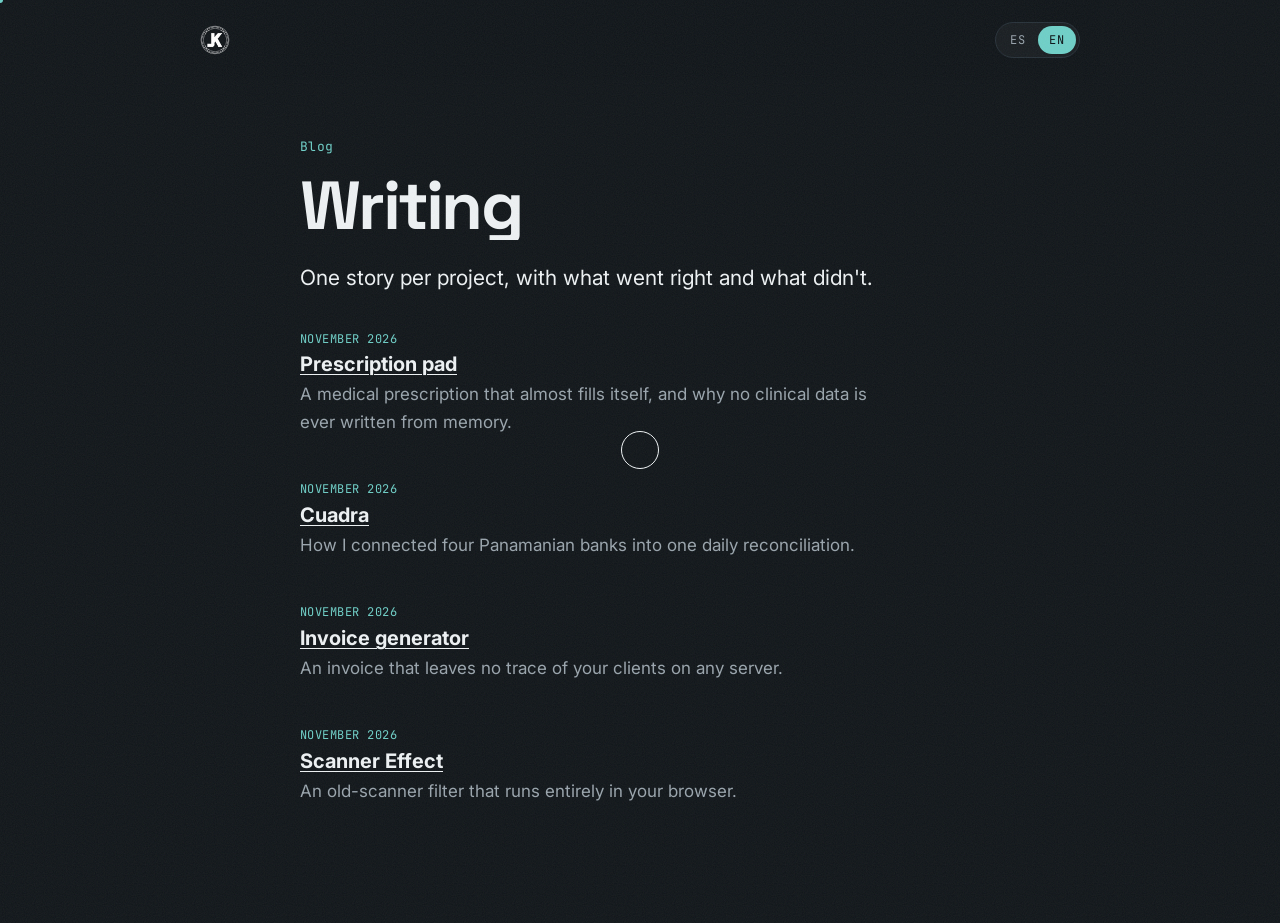
==== blog/index.html @ 54659fea "Encabezado: solo el logo" ====
<!doctype html>
<html lang="es" data-en-title="Writing · John Batista"><head><meta charset="utf-8"><meta name="viewport" content="width=device-width, initial-scale=1">
<title>Blog · John Batista</title>
<meta name="description" content="Notas sobre los sistemas que construyo.">
<meta name="theme-color" content="#0f1418">
<link rel="icon" href="../favicon.ico" sizes="any">
<link rel="icon" type="image/png" sizes="32x32" href="../assets/favicon-32.png">
<link rel="icon" type="image/png" sizes="192x192" href="../assets/icon-192.png">
<link rel="apple-touch-icon" href="../assets/apple-touch-icon.png">
<link rel="manifest" href="../site.webmanifest">
<link rel="preconnect" href="https://fonts.googleapis.com"><link rel="preconnect" href="https://fonts.gstatic.com" crossorigin>
<link rel="stylesheet" href="https://fonts.googleapis.com/css2?family=Inter:wght@400;500;600&family=Space+Grotesk:wght@500;700&family=JetBrains+Mono:wght@400;500&display=swap">
<link rel="stylesheet" href="../assets/style.css">
<link rel="stylesheet" href="../assets/fx.css">
<script>try{var l=localStorage.getItem('lang')||((navigator.language||'es').slice(0,2)==='es'?'es':'en');document.documentElement.lang=l;document.documentElement.classList.add('l-'+l)}catch(e){}</script>
</head>
<body><div class="page">
<div class="bar"><a class="brand" href="../" aria-label="JK, inicio"><img class="seal" src="../assets/logo.png" alt="" width="30" height="30"></a><button class="lang" type="button" aria-label="Cambiar idioma / Change language"><span data-l="es">ES</span><span data-l="en">EN</span></button></div>
<main class="post" lang="es"><div class="meta">Blog</div><h1>Escritos</h1><p class="lede">Una historia por cada proyecto, con lo que salió bien y lo que no.</p>
<ul class="list" style="margin-top:36px">
<li><small>NOVIEMBRE 2026</small><a href="recetario.html">Recetario</a><span>Una receta médica que se completa casi sola, y por qué ningún dato clínico se escribe de memoria.</span></li>
<li><small>NOVIEMBRE 2026</small><a href="cuadra.html">Cuadra</a><span>Cómo conecté cuatro bancos de Panamá en un solo cuadre diario.</span></li>
<li><small>NOVIEMBRE 2026</small><a href="facturas.html">Generador de facturas</a><span>Una factura sin rastro de tus clientes en ningún servidor.</span></li>
<li><small>NOVIEMBRE 2026</small><a href="scanner.html">Scanner Effect</a><span>Un filtro de escáner viejo que corre entero en tu navegador.</span></li>
</ul></main>
<main class="post" lang="en"><div class="meta">Blog</div><h1>Writing</h1><p class="lede">One story per project, with what went right and what didn't.</p>
<ul class="list" style="margin-top:36px">
<li><small>NOVEMBER 2026</small><a href="recetario.html">Prescription pad</a><span>A medical prescription that almost fills itself, and why no clinical data is ever written from memory.</span></li>
<li><small>NOVEMBER 2026</small><a href="cuadra.html">Cuadra</a><span>How I connected four Panamanian banks into one daily reconciliation.</span></li>
<li><small>NOVEMBER 2026</small><a href="facturas.html">Invoice generator</a><span>An invoice that leaves no trace of your clients on any server.</span></li>
<li><small>NOVEMBER 2026</small><a href="scanner.html">Scanner Effect</a><span>An old-scanner filter that runs entirely in your browser.</span></li>
</ul></main></div><script src="../assets/fx.js"></script>
</body></html>
---- assets/style.css ----
/* Libro de registro: filas con etiqueta a la izquierda, tinta sobre papel, el sello JK como único adorno. */
:root {
  --paper: #11161a; --raise: #1a2127; --ink: #eef2f4; --mute: #9aa5ad; --rule: #28323a; --soft: #1a2127;
  --accent: #6fd0c8; --accent-ink: #0b1215;
  --head: "Space Grotesk", "Helvetica Neue", Arial, sans-serif;
  --body: "Inter", "Helvetica Neue", Arial, sans-serif;
  --mono: "JetBrains Mono", ui-monospace, "SF Mono", Menlo, monospace;
  color-scheme: dark;
}
.seal { filter: invert(1); }
* { box-sizing: border-box; }
html { scroll-behavior: smooth; }
body {
  margin: 0; background: var(--paper); color: var(--ink);
  font-family: var(--body); font-size: 17px; line-height: 1.65;
  padding: 0 max(20px, env(safe-area-inset-right, 0px)) 96px max(20px, env(safe-area-inset-left, 0px));
}
.page { max-width: 880px; margin: 0 auto; }
a { color: inherit; text-decoration-thickness: 1px; text-underline-offset: 3px; }
a:hover { text-decoration-thickness: 2px; color: var(--accent); }
a:focus-visible { outline: 2px solid var(--accent); outline-offset: 3px; }

.bar { display: flex; align-items: center; gap: 22px; flex-wrap: wrap; padding: 22px 0; font-family: var(--mono); font-size: 13px; letter-spacing: .02em; }
.bar .brand { display: flex; align-items: center; gap: 10px; margin-right: auto; font-weight: 500; text-decoration: none; }
.bar .brand img { width: 30px; height: 30px; }
.bar a { text-decoration: none; color: var(--mute); }
.bar a:hover, .bar a[aria-current] { color: var(--ink); text-decoration: underline; }
.bar .brand { color: var(--ink); }

.hero { display: grid; grid-template-columns: 1fr 200px; gap: 40px; align-items: center; padding: 72px 0 64px; border-bottom: 2px solid var(--accent); }
.hero h1 { font-family: var(--head); font-weight: 700; font-size: clamp(48px, 11vw, 100px); line-height: .94; letter-spacing: -.04em; margin: 0 0 24px; font-stretch: 100%; }
.hero p { font-size: 20px; line-height: 1.5; max-width: 30em; margin: 0; text-wrap: pretty; }
.seal { width: 200px; height: 200px; justify-self: end; }
@media (max-width: 640px) { .hero { grid-template-columns: 1fr; padding-top: 40px; } .seal { width: 120px; height: 120px; justify-self: start; order: -1; } }

.row { display: grid; grid-template-columns: 170px 1fr; gap: 12px 40px; padding: 36px 0; border-bottom: 1px solid var(--rule); }
.row > h2 { margin: 0; font-family: var(--mono); font-weight: 500; font-size: 13px; letter-spacing: .06em; text-transform: uppercase; color: var(--accent); padding-top: 5px; }
@media (max-width: 640px) { .row { grid-template-columns: 1fr; } }
.row p { margin: 0 0 14px; max-width: 36em; }
.row p:last-child { margin-bottom: 0; }

.entry { display: grid; grid-template-columns: 120px 1fr; gap: 4px 20px; padding: 0 0 26px; }
.entry:last-child { padding-bottom: 0; }
.entry .when { font-family: var(--mono); font-size: 13px; color: var(--accent); padding-top: 4px; }
.entry b { font-weight: 700; font-size: 18px; line-height: 1.35; display: block; }
.entry span { display: block; color: var(--mute); margin-top: 4px; max-width: 34em; }
@media (max-width: 640px) { .entry { grid-template-columns: 1fr; } }

.list { list-style: none; margin: 0; padding: 0; }
.list li { display: grid; grid-template-columns: 1fr; padding: 0 0 22px; }
.list li:last-child { padding-bottom: 0; }
.list a { font-weight: 700; font-size: 20px; line-height: 1.3; }
.list span { color: var(--mute); margin-top: 3px; max-width: 34em; display: block; }
.list small { font-family: var(--mono); font-size: 12px; color: var(--accent); letter-spacing: .04em; margin-bottom: 2px; }

.skills { margin: 0; display: grid; gap: 10px; }
.skills div { display: grid; grid-template-columns: 150px 1fr; gap: 16px; }
.skills dt { font-family: var(--mono); font-size: 13px; color: var(--mute); padding-top: 3px; }
.skills dd { margin: 0; }
@media (max-width: 640px) { .skills div { grid-template-columns: 1fr; gap: 0; } }

.contact { margin: 0; display: grid; gap: 8px; }
.contact div { display: grid; grid-template-columns: 110px 1fr; gap: 16px; }
.contact dt { font-family: var(--mono); font-size: 13px; color: var(--mute); padding-top: 3px; }
.contact dd { margin: 0; overflow-wrap: anywhere; }

.foot { padding-top: 28px; font-family: var(--mono); font-size: 12px; color: var(--mute); display: flex; justify-content: space-between; gap: 16px; flex-wrap: wrap; }

/* Páginas de blog */
.post { max-width: 680px; margin: 0 auto; padding-top: 56px; }
.post .meta { font-family: var(--mono); font-size: 13px; color: var(--accent); letter-spacing: .02em; }
.post h1 { font-family: var(--head); font-weight: 700; font-size: clamp(40px, 8vw, 68px); line-height: .98; letter-spacing: -.04em; margin: 16px 0 22px; text-wrap: balance; }
.post .lede { font-size: 21px; line-height: 1.5; margin: 0 0 8px; text-wrap: pretty; }
.post h2 { font-family: var(--head); font-weight: 700; font-size: 28px; line-height: 1.15; letter-spacing: -.025em; margin: 56px 0 14px; text-wrap: balance; }
.post p { margin: 0 0 20px; }
.post ul { padding-left: 22px; margin: 0 0 20px; }
.post li { margin-bottom: 8px; }
.post strong { font-weight: 700; }
.post code { font-family: var(--mono); font-size: .85em; background: var(--soft); padding: 1px 6px; border-radius: 2px; }
.post blockquote { margin: 32px 0; padding: 0 0 0 22px; border-left: 3px solid var(--accent); font-weight: 700; font-size: 26px; line-height: 1.25; letter-spacing: -.02em; }
.post hr { border: 0; border-top: 1px solid var(--rule); margin: 56px 0 20px; }
.post .foot { padding: 0; }
.stats { display: grid; grid-template-columns: repeat(auto-fit, minmax(120px, 1fr)); gap: 0; margin: 36px 0 8px; border-top: 2px solid var(--accent); border-bottom: 1px solid var(--rule); }
.stat { padding: 14px 16px 14px 0; }
.stat b { display: block; color: var(--accent); font-weight: 700; font-size: 38px; line-height: 1; letter-spacing: -.04em; }
.stat span { display: block; font-size: 13px; color: var(--mute); line-height: 1.35; margin-top: 6px; }
.diagram { border: 1px solid var(--rule); padding: 16px; margin: 24px 0 28px; overflow-x: auto; background: var(--soft); }
.diagram figcaption { font-size: 14px; color: var(--mute); margin-top: 8px; }
.trap { border-top: 1px solid var(--rule); margin: 20px 0 28px; }
.trap dt { font-weight: 700; padding-top: 14px; }
.trap dd { margin: 2px 0 14px; color: var(--mute); font-size: 16px; line-height: 1.55; border-bottom: 1px solid var(--rule); padding-bottom: 14px; }
pre.code { background: var(--soft); padding: 14px 16px; overflow-x: auto; font-size: 14px; line-height: 1.55; margin: 20px 0 28px; }
pre.code code { background: none; padding: 0; font-size: inherit; }
@media (prefers-reduced-motion: reduce) { html { scroll-behavior: auto; } }

.post ul.list { padding: 0; margin: 0; }
.post .list li { margin: 0 0 22px; }

/* ---------- Movimiento ---------- */
.progress { position: fixed; top: 0; left: 0; right: 0; height: 2px; background: var(--accent); transform-origin: 0 50%; transform: scaleX(0); z-index: 30; }
.fx .rv { opacity: 0; transform: translateY(22px); transition: opacity .7s cubic-bezier(.2,.7,.2,1), transform .7s cubic-bezier(.2,.7,.2,1); }
.fx .rv.in { opacity: 1; transform: none; }
.bar .brand img { transition: transform .8s cubic-bezier(.2,.7,.2,1); }
.bar .brand:hover img { transform: rotate(180deg); }
.list a { transition: color .2s; }
.list li { transition: padding-left .25s, opacity .7s cubic-bezier(.2,.7,.2,1), transform .7s cubic-bezier(.2,.7,.2,1); }

/* encabezado mínimo JK. (19 nov 2026) */
.bar .brand:hover { text-decoration: none; color: var(--ink); }
.bar { position: sticky; top: 0; z-index: 20; background: rgb(17 22 26 / .86); backdrop-filter: blur(10px); margin: 0 calc(-1 * max(20px, env(safe-area-inset-left, 0px))); padding-inline: max(20px, env(safe-area-inset-left, 0px)); }
.post h1 { background: linear-gradient(100deg, var(--ink) 40%, var(--accent) 50%, var(--ink) 60%) 0 0 / 300% 100% text; -webkit-background-clip: text; color: transparent; }
.fx .post h1 { animation: sheen 5s ease-in-out 1s infinite; }
@keyframes sheen { 0%, 60% { background-position: 100% 0; } 100% { background-position: 0% 0; } }
.stat { transition: transform .4s cubic-bezier(.2,.7,.2,1); }
.post blockquote { position: relative; }
.fx .post blockquote.in { animation: quote .9s cubic-bezier(.2,.7,.2,1); }
@keyframes quote { from { letter-spacing: .08em; filter: blur(6px); } }
---- assets/fx.css ----
/* JK · encabezado mínimo, idioma y efectos compartidos (portada y blog). */
.brand .jk { font-family: var(--head); font-weight: 700; font-size: 22px; letter-spacing: -.04em; line-height: 1; }
.brand .jk i { font-style: normal; color: var(--accent); display: inline-block; }
.fx .brand .jk i { animation: blink 1.6s steps(1) infinite; }
@keyframes blink { 50% { opacity: .15; } }
.brand { transition: transform .35s cubic-bezier(.2,.7,.2,1); }
.brand img { transition: transform .8s cubic-bezier(.2,.7,.2,1); }
.brand:hover img { transform: rotate(-200deg) scale(1.08); }

.lang { margin-left: auto; position: relative; display: inline-flex; gap: 0; padding: 3px; border: 1px solid var(--line, var(--rule)); border-radius: 999px; background: rgb(238 242 244 / .04); color: var(--mute); font-family: var(--mono); font-size: 12px; letter-spacing: .1em; cursor: pointer; transition: transform .35s cubic-bezier(.2,.7,.2,1), border-color .2s; }
.lang span { padding: 6px 11px; border-radius: 999px; transition: background .25s, color .25s; }
.l-es .lang [data-l=es], .l-en .lang [data-l=en], html:not(.l-en) .lang [data-l=es] { background: var(--accent); color: #0b1215; }
.l-en .lang [data-l=es] { background: none; color: var(--mute); }
.lang:hover { border-color: var(--accent); }
.lang.flip { animation: flip .5s cubic-bezier(.2,.7,.2,1); }
@keyframes flip { 40% { transform: rotateX(90deg) scale(1.15); } }

/* bloques por idioma (artículos del blog) */
main[lang=en] { display: none; }
.l-en main[lang=en] { display: block; }
.l-en main[lang=es] { display: none; }

/* grano */
.grain { position: fixed; inset: -50%; z-index: 40; pointer-events: none; opacity: .07; background-image: url("data:image/svg+xml,%3Csvg xmlns='http://www.w3.org/2000/svg' width='160' height='160'%3E%3Cfilter id='n'%3E%3CfeTurbulence type='fractalNoise' baseFrequency='.9' numOctaves='3' stitchTiles='stitch'/%3E%3C/filter%3E%3Crect width='100%25' height='100%25' filter='url(%23n)'/%3E%3C/svg%3E"); animation: grain .5s steps(4) infinite; }
@keyframes grain { 0% { transform: translate(0,0); } 25% { transform: translate(-6%,4%); } 50% { transform: translate(5%,-7%); } 75% { transform: translate(-3%,-4%); } }

/* destello al cambiar de idioma / secreto */
.flash { position: fixed; inset: 0; z-index: 60; pointer-events: none; background: var(--accent); mix-blend-mode: difference; animation: flash .55s ease-out forwards; }
@keyframes flash { from { opacity: .9; } to { opacity: 0; } }

/* cursor propio */
.has-cur, .has-cur a, .has-cur button { cursor: none; }
.cur-dot, .cur-ring { position: fixed; left: 0; top: 0; z-index: 70; pointer-events: none; }
.cur-dot { width: 6px; height: 6px; margin: -3px 0 0 -3px; border-radius: 50%; background: var(--accent); }
.cur-ring { width: 38px; height: 38px; margin: -19px 0 0 -19px; }
.cur-ring::before { content: ""; position: absolute; inset: 0; border: 1.5px solid var(--ink); border-radius: 50%; mix-blend-mode: difference; transition: transform .3s cubic-bezier(.2,.7,.2,1), background .3s, border-color .3s; }
.cur-ring.big::before { transform: scale(1.9); background: rgb(111 208 200 / .14); border-color: var(--accent); }
.cur-ring.lbl::before { transform: scale(2.6); background: var(--accent); }
.cur-ring.down::before { transform: scale(.7); }
.cur-ring span { position: absolute; left: 50%; top: 50%; transform: translate(-50%,-50%); font-family: var(--mono); font-size: 11px; letter-spacing: .08em; color: #0b1215; white-space: nowrap; opacity: 0; transition: opacity .2s; }
.cur-ring.lbl span { opacity: 1; }
.cur-out .cur-dot, .cur-out .cur-ring { opacity: 0; }

/* sello JK (intro, clics, lluvia) */
.intro-seal, .stamp, .rain { position: absolute; width: 140px; height: 140px; pointer-events: none; }
.intro-seal img, .stamp img, .rain img { position: absolute; inset: 0; width: 100%; height: 100%; filter: invert(1); }
.intro-seal i, .stamp i, .rain i { position: absolute; width: 13%; height: 13%; border-radius: 50%; background: var(--accent); left: 72%; top: 64%; }
.stamp { z-index: 35; margin: -70px 0 0 -70px; opacity: .55; transform: rotate(var(--r)); animation: stampin .45s cubic-bezier(.2,1.6,.4,1) both; }
.stamp img:first-child { filter: invert(73%) sepia(28%) saturate(560%) hue-rotate(124deg); }
.stamp.gone { transition: opacity .9s, transform .9s; opacity: 0; transform: rotate(var(--r)) scale(.6); }
@keyframes stampin { from { transform: rotate(calc(var(--r) - 40deg)) scale(2.6); opacity: 0; } 60% { opacity: .8; } }
.ink { position: absolute; z-index: 34; width: 7px; height: 7px; margin: -3px; border-radius: 50%; background: var(--accent); pointer-events: none; animation: ink .65s cubic-bezier(.1,.7,.3,1) forwards; }
@keyframes ink { to { transform: translate(var(--dx), var(--dy)) scale(0); } }
.rain { position: fixed; top: -160px; z-index: 55; margin-left: -70px; transform: scale(var(--z)); animation: rain var(--d) cubic-bezier(.4,0,.8,1) forwards; }
@keyframes rain { to { transform: translateY(calc(100vh + 320px)) rotate(var(--r)) scale(var(--z)); } }
.party main, .party .marquee, .party .top, .party .bar { animation: party .9s linear infinite !important; }
@keyframes party { to { filter: hue-rotate(360deg); } }

/* intro */
.intro { position: fixed; inset: 0; z-index: 80; display: grid; place-items: center; background: #0b1013; overflow: hidden; cursor: pointer; transition: clip-path .7s cubic-bezier(.7,0,.2,1); clip-path: inset(0 0 0 0); }
.intro.out { clip-path: inset(0 0 100% 0); }
.intro-seal { position: relative; width: min(56vmin, 360px); height: min(56vmin, 360px); animation: slam .55s cubic-bezier(.5,0,.75,0) both; }
.intro-seal img:first-child { filter: invert(73%) sepia(28%) saturate(560%) hue-rotate(124deg); animation: introspin 2.4s cubic-bezier(.2,.7,.2,1) .5s both; }
@keyframes slam { from { transform: scale(4.5) rotate(-30deg); opacity: 0; } 70% { opacity: 1; } to { transform: none; } }
@keyframes introspin { from { transform: rotate(-120deg); } to { transform: rotate(0deg); } }
.intro-word { position: absolute; bottom: 12vh; font-family: var(--head); font-weight: 700; font-size: clamp(28px, 6vw, 56px); letter-spacing: -.04em; color: var(--ink); opacity: 0; animation: word .5s ease-out .65s forwards; }
.intro-word i { font-style: normal; color: var(--accent); }
@keyframes word { from { opacity: 0; letter-spacing: .6em; } to { opacity: 1; letter-spacing: -.04em; } }
.ray { position: absolute; left: 50%; top: 50%; width: 3px; height: 46vmax; margin-left: -1.5px; background: linear-gradient(var(--accent), transparent 60%); transform-origin: 50% 0; transform: rotate(var(--a)) scaleY(0); opacity: .8; animation: ray .7s cubic-bezier(.1,.8,.2,1) .52s forwards; }
@keyframes ray { 50% { opacity: .8; } to { transform: rotate(var(--a)) scaleY(1); opacity: 0; } }
.shake { animation: shake .45s cubic-bezier(.36,.07,.19,.97); }
@keyframes shake { 10%, 90% { transform: translate(-2px, 1px); } 20%, 80% { transform: translate(5px, -3px); } 30%, 50%, 70% { transform: translate(-9px, 4px); } 40%, 60% { transform: translate(9px, -4px); } }
.intro-on { overflow: hidden; }

@media (prefers-reduced-motion: reduce) { .grain, .cur-dot, .cur-ring, .intro, .stamp, .rain, .flash { display: none !important; } .lang.flip { animation: none; } }
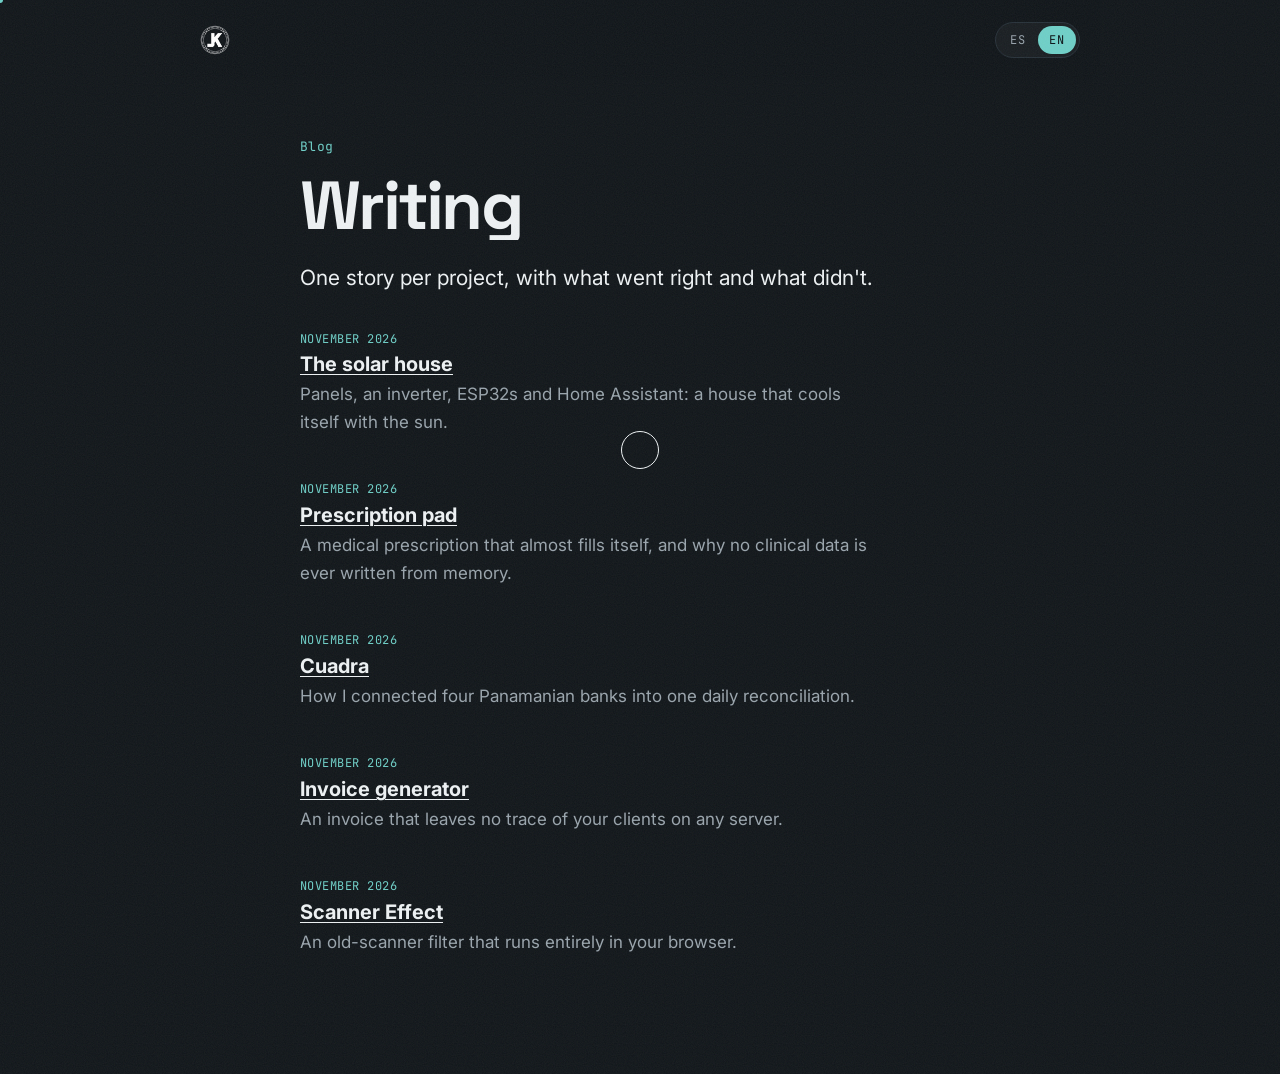
==== commit 6a8cfd89: "Add the solar house story" ====
--- a/blog/index.html
+++ b/blog/index.html
@@ -18,6 +18,7 @@
 <div class="bar"><a class="brand" href="../" aria-label="JK, inicio"><img class="seal" src="../assets/logo.png" alt="" width="30" height="30"></a><button class="lang" type="button" aria-label="Cambiar idioma / Change language"><span data-l="es">ES</span><span data-l="en">EN</span></button></div>
 <main class="post" lang="es"><div class="meta">Blog</div><h1>Escritos</h1><p class="lede">Una historia por cada proyecto, con lo que salió bien y lo que no.</p>
 <ul class="list" style="margin-top:36px">
+<li><small>NOVIEMBRE 2026</small><a href="casa-solar.html">La casa solar</a><span>Paneles, un inversor, ESP32 y Home Assistant: una casa que enfría con el sol.</span></li>
 <li><small>NOVIEMBRE 2026</small><a href="recetario.html">Recetario</a><span>Una receta médica que se completa casi sola, y por qué ningún dato clínico se escribe de memoria.</span></li>
 <li><small>NOVIEMBRE 2026</small><a href="cuadra.html">Cuadra</a><span>Cómo conecté cuatro bancos de Panamá en un solo cuadre diario.</span></li>
 <li><small>NOVIEMBRE 2026</small><a href="facturas.html">Generador de facturas</a><span>Una factura sin rastro de tus clientes en ningún servidor.</span></li>
@@ -25,6 +26,7 @@
 </ul></main>
 <main class="post" lang="en"><div class="meta">Blog</div><h1>Writing</h1><p class="lede">One story per project, with what went right and what didn't.</p>
 <ul class="list" style="margin-top:36px">
+<li><small>NOVEMBER 2026</small><a href="casa-solar.html">The solar house</a><span>Panels, an inverter, ESP32s and Home Assistant: a house that cools itself with the sun.</span></li>
 <li><small>NOVEMBER 2026</small><a href="recetario.html">Prescription pad</a><span>A medical prescription that almost fills itself, and why no clinical data is ever written from memory.</span></li>
 <li><small>NOVEMBER 2026</small><a href="cuadra.html">Cuadra</a><span>How I connected four Panamanian banks into one daily reconciliation.</span></li>
 <li><small>NOVEMBER 2026</small><a href="facturas.html">Invoice generator</a><span>An invoice that leaves no trace of your clients on any server.</span></li>
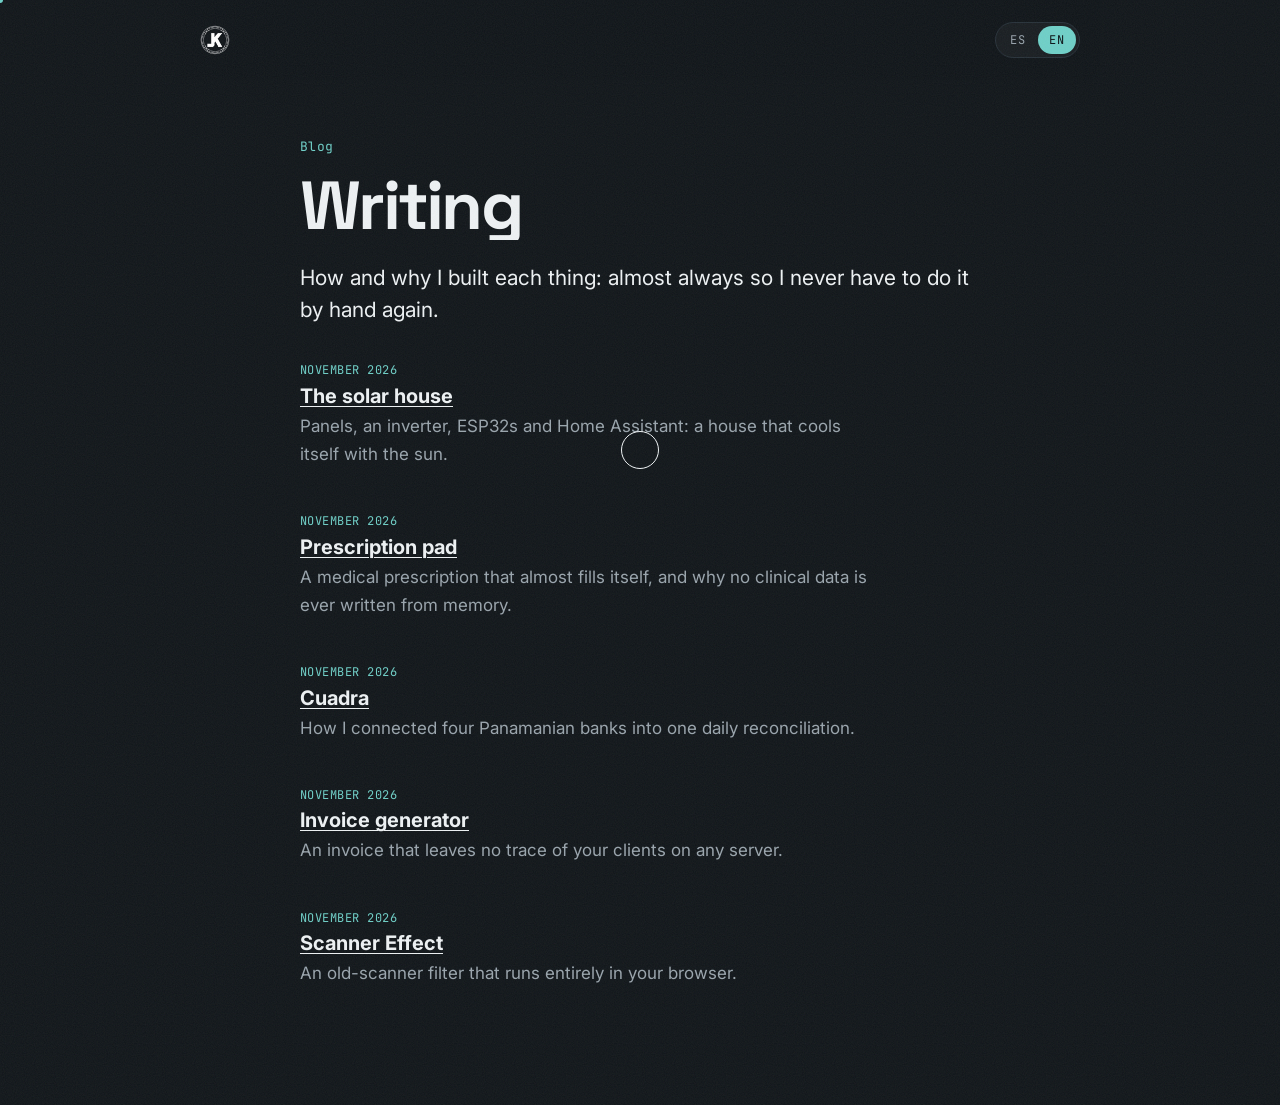
==== commit 304b3b20: "Rework headings, marquee and about around automation ethos" ====
--- a/blog/index.html
+++ b/blog/index.html
@@ -16,7 +16,7 @@
 </head>
 <body><div class="page">
 <div class="bar"><a class="brand" href="../" aria-label="JK, inicio"><img class="seal" src="../assets/logo.png" alt="" width="30" height="30"></a><button class="lang" type="button" aria-label="Cambiar idioma / Change language"><span data-l="es">ES</span><span data-l="en">EN</span></button></div>
-<main class="post" lang="es"><div class="meta">Blog</div><h1>Escritos</h1><p class="lede">Una historia por cada proyecto, con lo que salió bien y lo que no.</p>
+<main class="post" lang="es"><div class="meta">Blog</div><h1>Escritos</h1><p class="lede">Cómo y por qué construí cada cosa: casi siempre, para no tener que hacerla a mano otra vez.</p>
 <ul class="list" style="margin-top:36px">
 <li><small>NOVIEMBRE 2026</small><a href="casa-solar.html">La casa solar</a><span>Paneles, un inversor, ESP32 y Home Assistant: una casa que enfría con el sol.</span></li>
 <li><small>NOVIEMBRE 2026</small><a href="recetario.html">Recetario</a><span>Una receta médica que se completa casi sola, y por qué ningún dato clínico se escribe de memoria.</span></li>
@@ -24,7 +24,7 @@
 <li><small>NOVIEMBRE 2026</small><a href="facturas.html">Generador de facturas</a><span>Una factura sin rastro de tus clientes en ningún servidor.</span></li>
 <li><small>NOVIEMBRE 2026</small><a href="scanner.html">Scanner Effect</a><span>Un filtro de escáner viejo que corre entero en tu navegador.</span></li>
 </ul></main>
-<main class="post" lang="en"><div class="meta">Blog</div><h1>Writing</h1><p class="lede">One story per project, with what went right and what didn't.</p>
+<main class="post" lang="en"><div class="meta">Blog</div><h1>Writing</h1><p class="lede">How and why I built each thing: almost always so I never have to do it by hand again.</p>
 <ul class="list" style="margin-top:36px">
 <li><small>NOVEMBER 2026</small><a href="casa-solar.html">The solar house</a><span>Panels, an inverter, ESP32s and Home Assistant: a house that cools itself with the sun.</span></li>
 <li><small>NOVEMBER 2026</small><a href="recetario.html">Prescription pad</a><span>A medical prescription that almost fills itself, and why no clinical data is ever written from memory.</span></li>
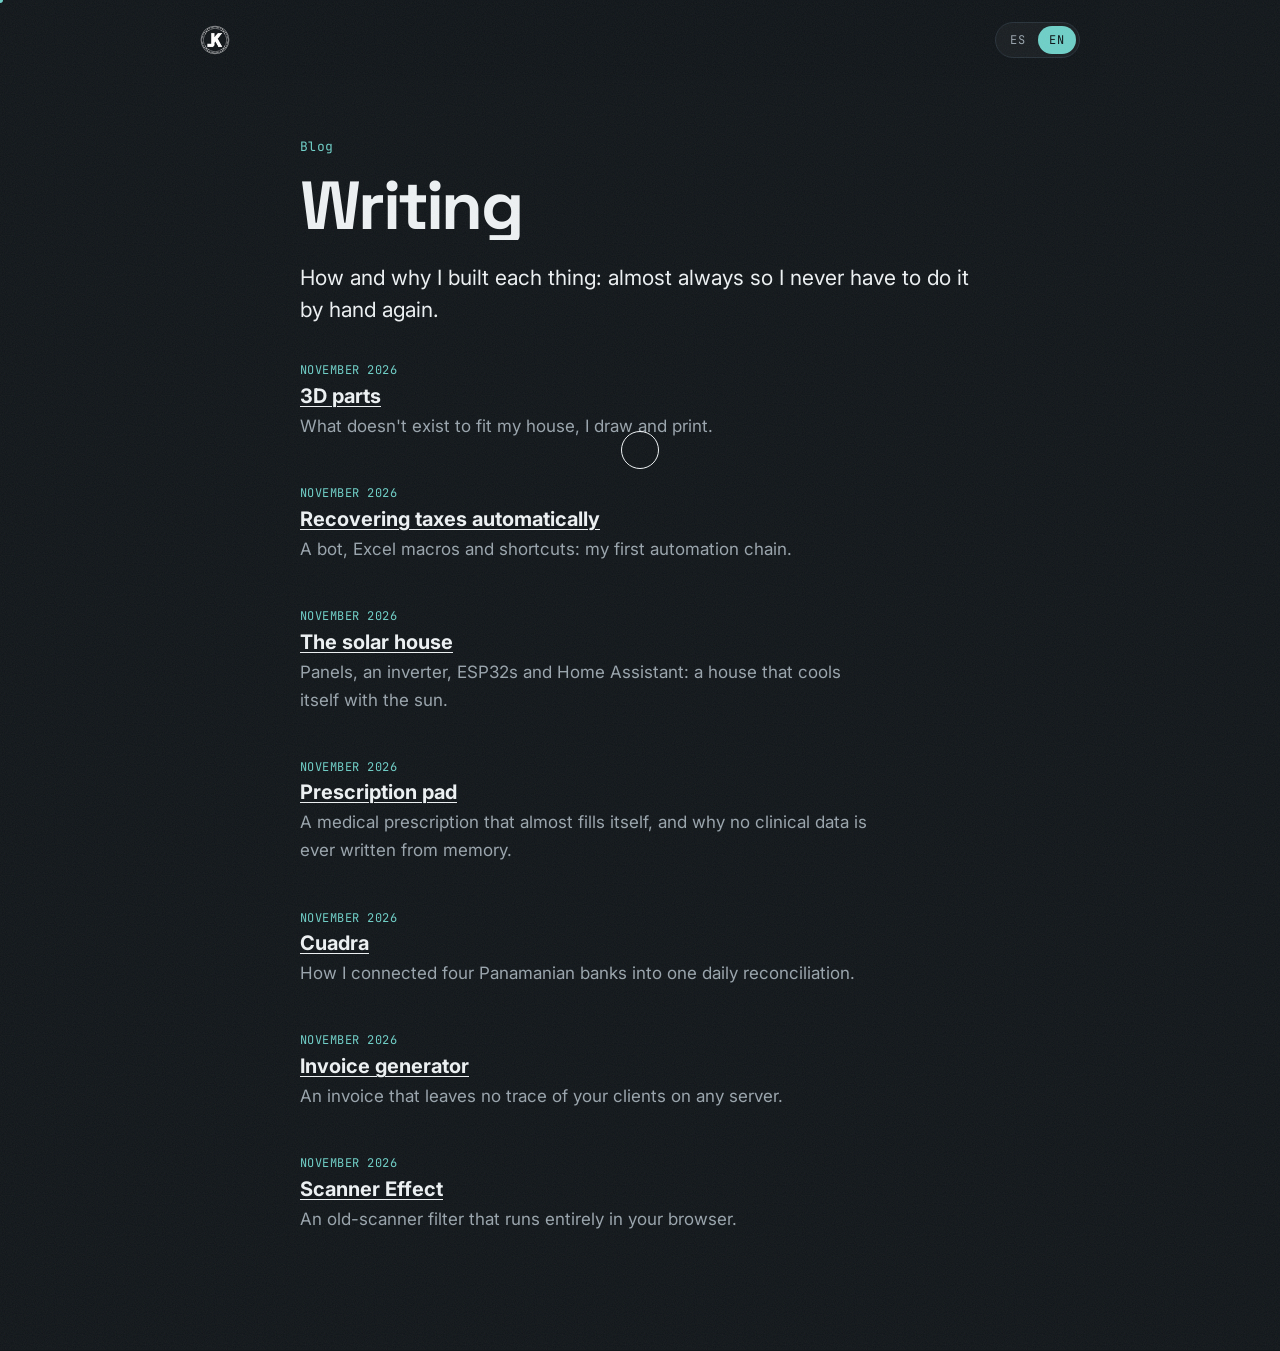
==== commit 5e52620e: "Add 3D parts and tax refund stories" ====
--- a/blog/index.html
+++ b/blog/index.html
@@ -18,6 +18,8 @@
 <div class="bar"><a class="brand" href="../" aria-label="JK, inicio"><img class="seal" src="../assets/logo.png" alt="" width="30" height="30"></a><button class="lang" type="button" aria-label="Cambiar idioma / Change language"><span data-l="es">ES</span><span data-l="en">EN</span></button></div>
 <main class="post" lang="es"><div class="meta">Blog</div><h1>Escritos</h1><p class="lede">Cómo y por qué construí cada cosa: casi siempre, para no tener que hacerla a mano otra vez.</p>
 <ul class="list" style="margin-top:36px">
+<li><small>NOVIEMBRE 2026</small><a href="piezas-3d.html">Piezas 3D</a><span>Lo que no existe a la medida de mi casa, lo dibujo y lo imprimo.</span></li>
+<li><small>NOVIEMBRE 2026</small><a href="tax-refund.html">Recuperar impuestos en automático</a><span>Un bot, macros de Excel y atajos: mi primera cadena de automatización.</span></li>
 <li><small>NOVIEMBRE 2026</small><a href="casa-solar.html">La casa solar</a><span>Paneles, un inversor, ESP32 y Home Assistant: una casa que enfría con el sol.</span></li>
 <li><small>NOVIEMBRE 2026</small><a href="recetario.html">Recetario</a><span>Una receta médica que se completa casi sola, y por qué ningún dato clínico se escribe de memoria.</span></li>
 <li><small>NOVIEMBRE 2026</small><a href="cuadra.html">Cuadra</a><span>Cómo conecté cuatro bancos de Panamá en un solo cuadre diario.</span></li>
@@ -26,6 +28,8 @@
 </ul></main>
 <main class="post" lang="en"><div class="meta">Blog</div><h1>Writing</h1><p class="lede">How and why I built each thing: almost always so I never have to do it by hand again.</p>
 <ul class="list" style="margin-top:36px">
+<li><small>NOVEMBER 2026</small><a href="piezas-3d.html">3D parts</a><span>What doesn't exist to fit my house, I draw and print.</span></li>
+<li><small>NOVEMBER 2026</small><a href="tax-refund.html">Recovering taxes automatically</a><span>A bot, Excel macros and shortcuts: my first automation chain.</span></li>
 <li><small>NOVEMBER 2026</small><a href="casa-solar.html">The solar house</a><span>Panels, an inverter, ESP32s and Home Assistant: a house that cools itself with the sun.</span></li>
 <li><small>NOVEMBER 2026</small><a href="recetario.html">Prescription pad</a><span>A medical prescription that almost fills itself, and why no clinical data is ever written from memory.</span></li>
 <li><small>NOVEMBER 2026</small><a href="cuadra.html">Cuadra</a><span>How I connected four Panamanian banks into one daily reconciliation.</span></li>
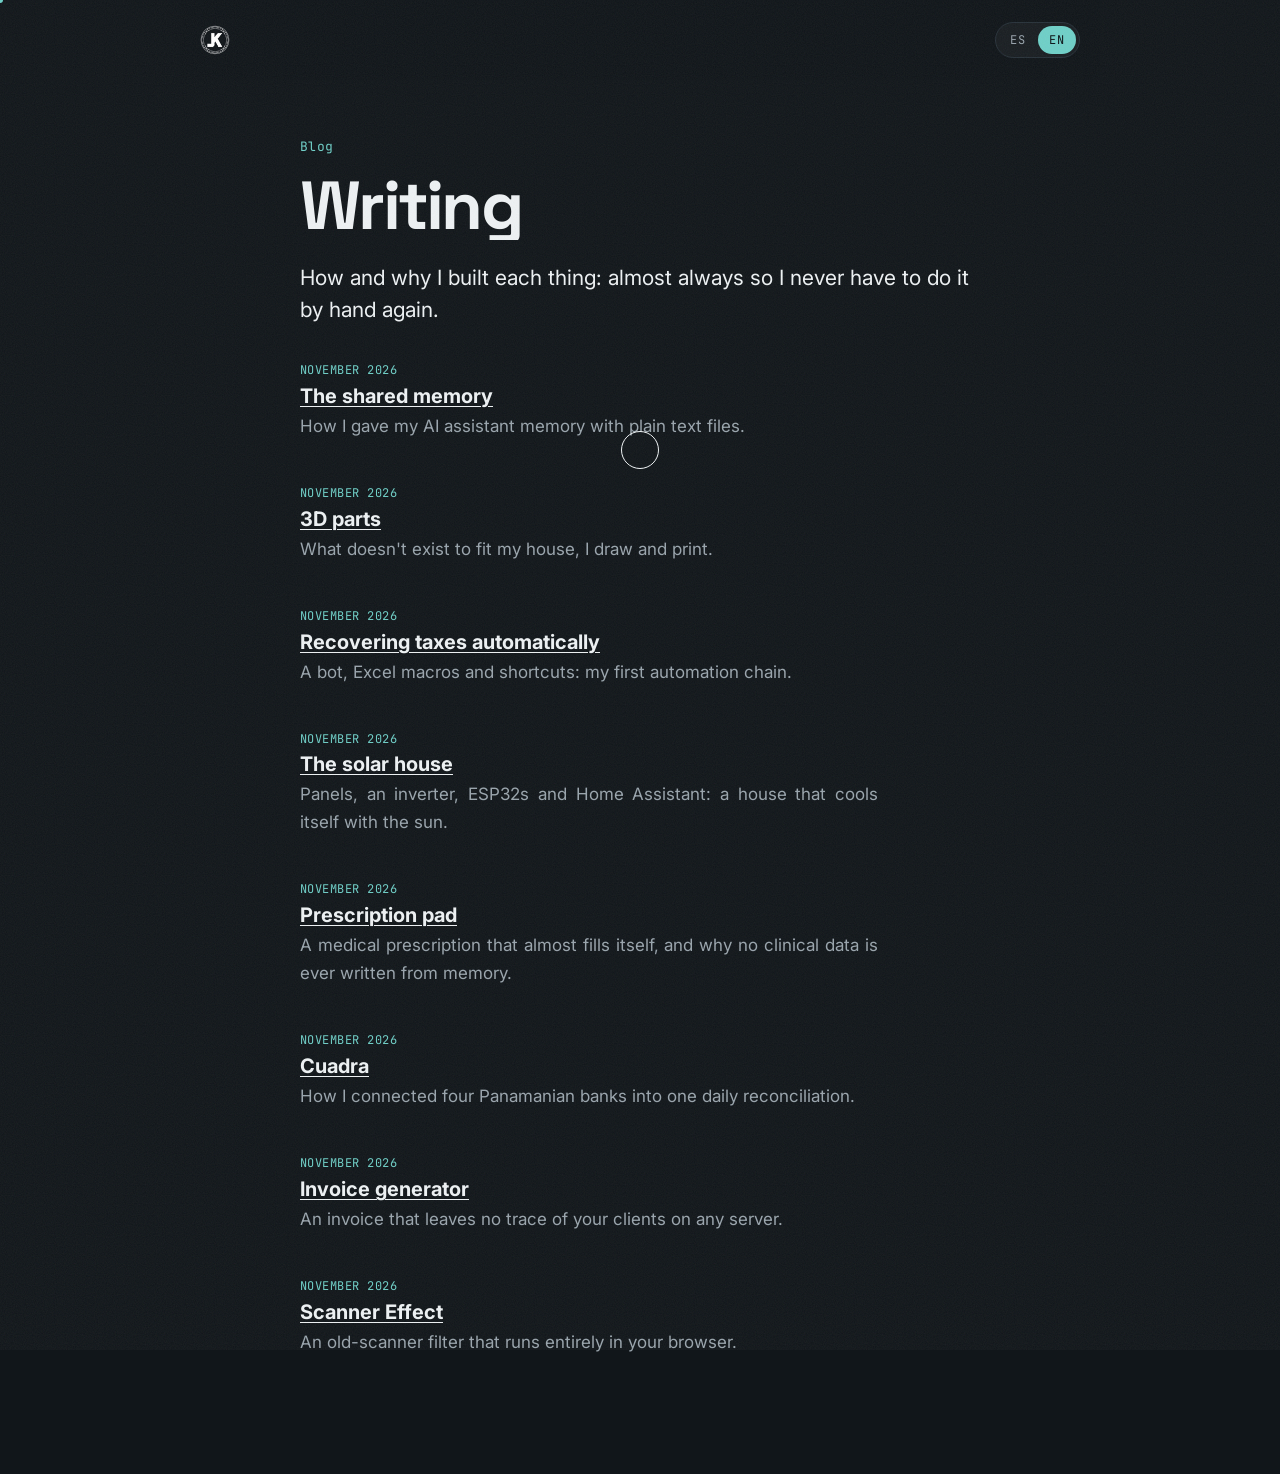
==== commit 3dbb7e58: "Public-code wording everywhere; add the shared memory post" ====
--- a/blog/index.html
+++ b/blog/index.html
@@ -18,6 +18,7 @@
 <div class="bar"><a class="brand" href="../" aria-label="JK, inicio"><img class="seal" src="../assets/logo.png" alt="" width="30" height="30"></a><button class="lang" type="button" aria-label="Cambiar idioma / Change language"><span data-l="es">ES</span><span data-l="en">EN</span></button></div>
 <main class="post" lang="es"><div class="meta">Blog</div><h1>Escritos</h1><p class="lede">Cómo y por qué construí cada cosa: casi siempre, para no tener que hacerla a mano otra vez.</p>
 <ul class="list" style="margin-top:36px">
+<li><small>NOVIEMBRE 2026</small><a href="memoria.html">La memoria compartida</a><span>Cómo le di memoria a mi asistente de IA con simples archivos de texto.</span></li>
 <li><small>NOVIEMBRE 2026</small><a href="piezas-3d.html">Piezas 3D</a><span>Lo que no existe a la medida de mi casa, lo dibujo y lo imprimo.</span></li>
 <li><small>NOVIEMBRE 2026</small><a href="tax-refund.html">Recuperar impuestos en automático</a><span>Un bot, macros de Excel y atajos: mi primera cadena de automatización.</span></li>
 <li><small>NOVIEMBRE 2026</small><a href="casa-solar.html">La casa solar</a><span>Paneles, un inversor, ESP32 y Home Assistant: una casa que enfría con el sol.</span></li>
@@ -28,6 +29,7 @@
 </ul></main>
 <main class="post" lang="en"><div class="meta">Blog</div><h1>Writing</h1><p class="lede">How and why I built each thing: almost always so I never have to do it by hand again.</p>
 <ul class="list" style="margin-top:36px">
+<li><small>NOVEMBER 2026</small><a href="memoria.html">The shared memory</a><span>How I gave my AI assistant memory with plain text files.</span></li>
 <li><small>NOVEMBER 2026</small><a href="piezas-3d.html">3D parts</a><span>What doesn't exist to fit my house, I draw and print.</span></li>
 <li><small>NOVEMBER 2026</small><a href="tax-refund.html">Recovering taxes automatically</a><span>A bot, Excel macros and shortcuts: my first automation chain.</span></li>
 <li><small>NOVEMBER 2026</small><a href="casa-solar.html">The solar house</a><span>Panels, an inverter, ESP32s and Home Assistant: a house that cools itself with the sun.</span></li>
--- a/assets/style.css
+++ b/assets/style.css
@@ -115,3 +115,7 @@
 .post blockquote { position: relative; }
 .fx .post blockquote.in { animation: quote .9s cubic-bezier(.2,.7,.2,1); }
 @keyframes quote { from { letter-spacing: .08em; filter: blur(6px); } }
+
+/* texto largo justificado */
+.post p, .post li { text-align: justify; text-justify: inter-word; hyphens: auto; -webkit-hyphens: auto; }
+.post .lede { text-align: left; }
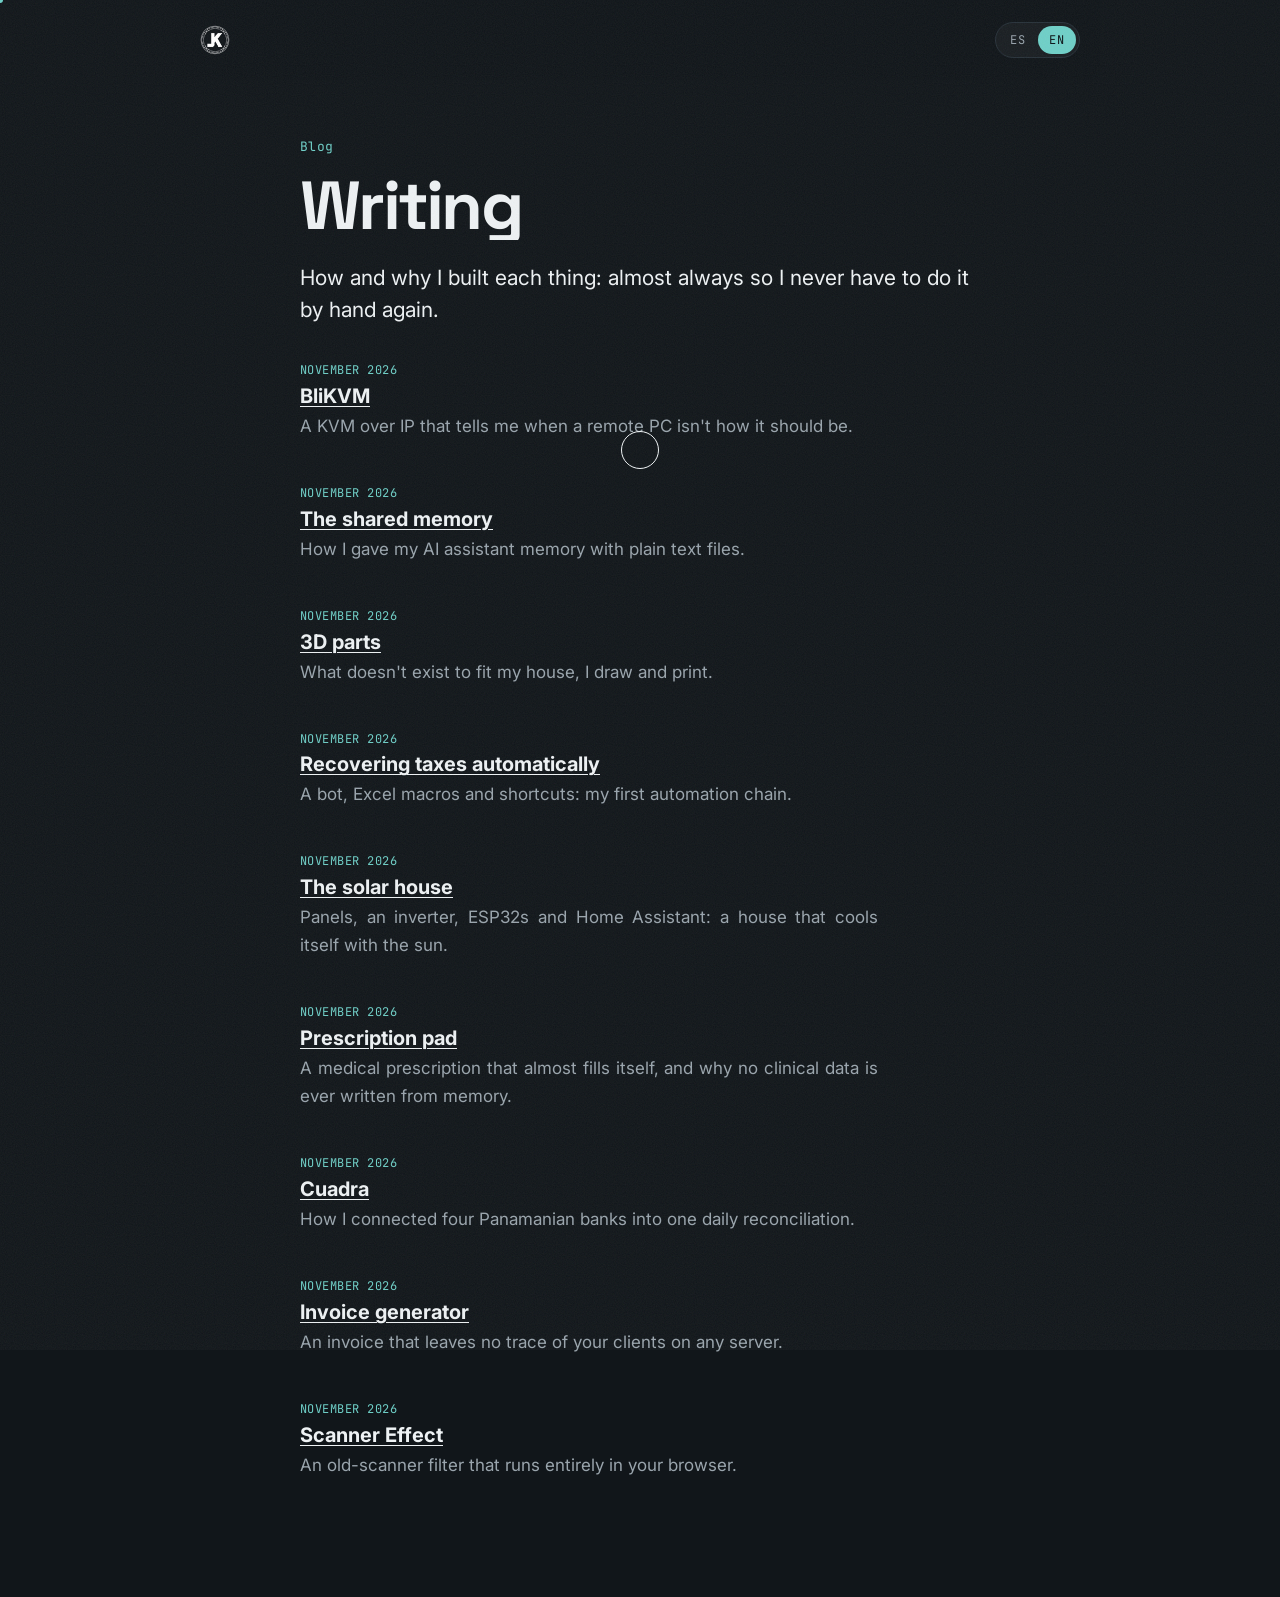
==== commit 0996739f: "BliKVM: nuevo escrito y proyecto (ES/EN), enlazado desde el inicio y el índice" ====
--- a/blog/index.html
+++ b/blog/index.html
@@ -18,6 +18,7 @@
 <div class="bar"><a class="brand" href="../" aria-label="JK, inicio"><img class="seal" src="../assets/logo.png" alt="" width="30" height="30"></a><button class="lang" type="button" aria-label="Cambiar idioma / Change language"><span data-l="es">ES</span><span data-l="en">EN</span></button></div>
 <main class="post" lang="es"><div class="meta">Blog</div><h1>Escritos</h1><p class="lede">Cómo y por qué construí cada cosa: casi siempre, para no tener que hacerla a mano otra vez.</p>
 <ul class="list" style="margin-top:36px">
+<li><small>NOVIEMBRE 2026</small><a href="blikvm.html">BliKVM</a><span>Un KVM por IP que me avisa si un PC remoto no está como debe.</span></li>
 <li><small>NOVIEMBRE 2026</small><a href="memoria.html">La memoria compartida</a><span>Cómo le di memoria a mi asistente de IA con simples archivos de texto.</span></li>
 <li><small>NOVIEMBRE 2026</small><a href="piezas-3d.html">Piezas 3D</a><span>Lo que no existe a la medida de mi casa, lo dibujo y lo imprimo.</span></li>
 <li><small>NOVIEMBRE 2026</small><a href="tax-refund.html">Recuperar impuestos en automático</a><span>Un bot, macros de Excel y atajos: mi primera cadena de automatización.</span></li>
@@ -29,6 +30,7 @@
 </ul></main>
 <main class="post" lang="en"><div class="meta">Blog</div><h1>Writing</h1><p class="lede">How and why I built each thing: almost always so I never have to do it by hand again.</p>
 <ul class="list" style="margin-top:36px">
+<li><small>NOVEMBER 2026</small><a href="blikvm.html">BliKVM</a><span>A KVM over IP that tells me when a remote PC isn't how it should be.</span></li>
 <li><small>NOVEMBER 2026</small><a href="memoria.html">The shared memory</a><span>How I gave my AI assistant memory with plain text files.</span></li>
 <li><small>NOVEMBER 2026</small><a href="piezas-3d.html">3D parts</a><span>What doesn't exist to fit my house, I draw and print.</span></li>
 <li><small>NOVEMBER 2026</small><a href="tax-refund.html">Recovering taxes automatically</a><span>A bot, Excel macros and shortcuts: my first automation chain.</span></li>
--- a/assets/fx.css
+++ b/assets/fx.css
@@ -73,3 +73,9 @@
 .intro-on { overflow: hidden; }
 
 @media (prefers-reduced-motion: reduce) { .grain, .cur-dot, .cur-ring, .intro, .stamp, .rain, .flash { display: none !important; } .lang.flip { animation: none; } }
+
+/* versión suave del secreto «jk» (para quien tiene «reducir movimiento»): sellos que bajan despacio, sin destello */
+.rain-calm { position: fixed; top: -160px; z-index: 55; margin-left: -70px; width: 140px; height: 140px; pointer-events: none; transform: scale(var(--z)); animation: raincalm var(--d) ease-in forwards; }
+.rain-calm img { position: absolute; inset: 0; width: 100%; height: 100%; filter: invert(1); }
+.rain-calm i { position: absolute; width: 13%; height: 13%; border-radius: 50%; background: var(--accent); left: 72%; top: 64%; }
+@keyframes raincalm { to { transform: translateY(calc(100vh + 320px)) scale(var(--z)); opacity: .15; } }
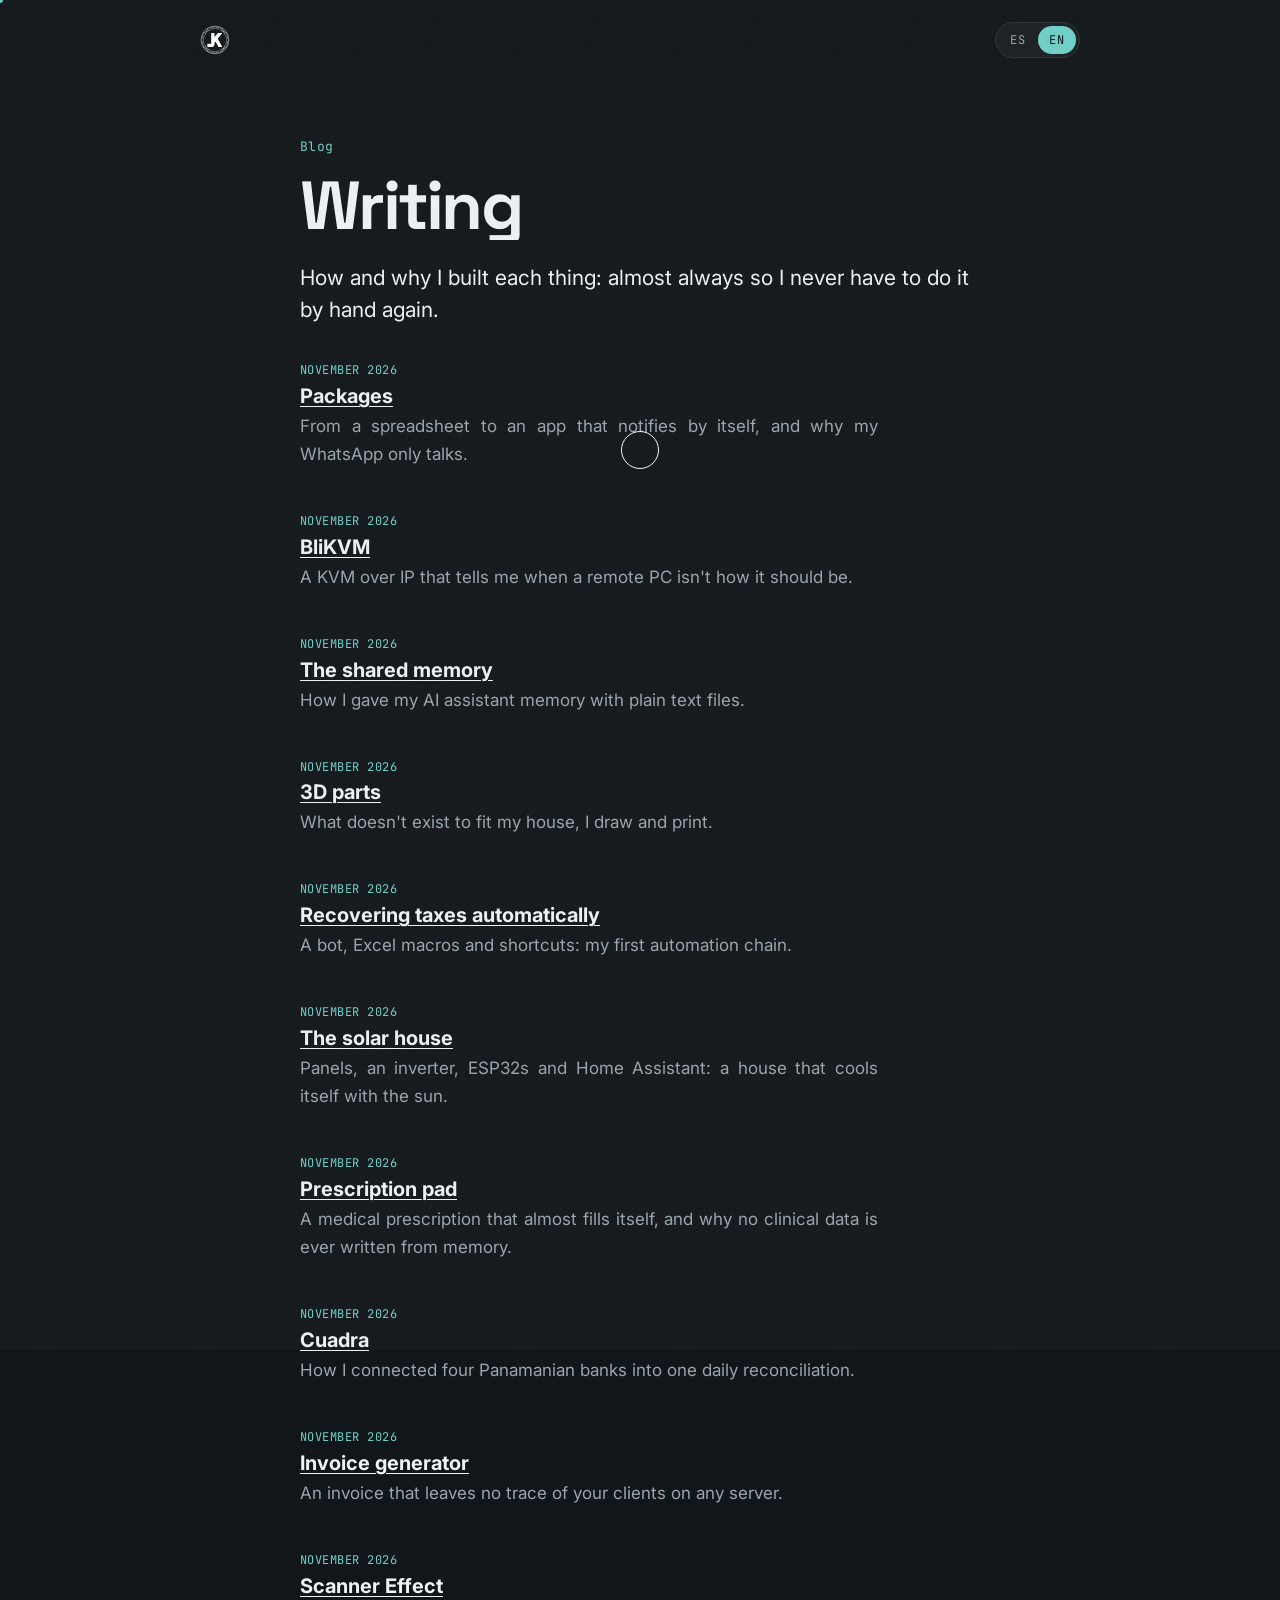
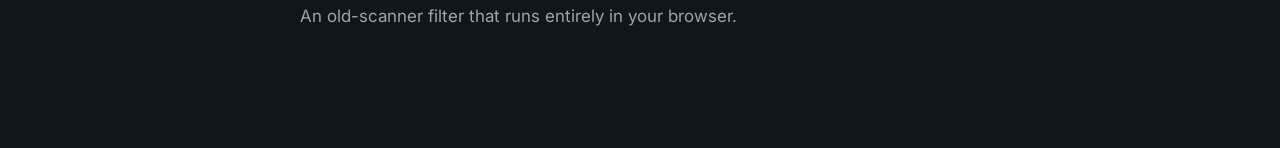
==== commit 2e0a57a8: "Nuevo escrito: Paquetes (ES/EN), enlazado desde el inicio y el índice" ====
--- a/blog/index.html
+++ b/blog/index.html
@@ -18,6 +18,7 @@
 <div class="bar"><a class="brand" href="../" aria-label="JK, inicio"><img class="seal" src="../assets/logo.png" alt="" width="30" height="30"></a><button class="lang" type="button" aria-label="Cambiar idioma / Change language"><span data-l="es">ES</span><span data-l="en">EN</span></button></div>
 <main class="post" lang="es"><div class="meta">Blog</div><h1>Escritos</h1><p class="lede">Cómo y por qué construí cada cosa: casi siempre, para no tener que hacerla a mano otra vez.</p>
 <ul class="list" style="margin-top:36px">
+<li><small>NOVIEMBRE 2026</small><a href="paquetes.html">Paquetes</a><span>De un Excel a una app que avisa sola, y por qué mi WhatsApp solo habla.</span></li>
 <li><small>NOVIEMBRE 2026</small><a href="blikvm.html">BliKVM</a><span>Un KVM por IP que me avisa si un PC remoto no está como debe.</span></li>
 <li><small>NOVIEMBRE 2026</small><a href="memoria.html">La memoria compartida</a><span>Cómo le di memoria a mi asistente de IA con simples archivos de texto.</span></li>
 <li><small>NOVIEMBRE 2026</small><a href="piezas-3d.html">Piezas 3D</a><span>Lo que no existe a la medida de mi casa, lo dibujo y lo imprimo.</span></li>
@@ -30,6 +31,7 @@
 </ul></main>
 <main class="post" lang="en"><div class="meta">Blog</div><h1>Writing</h1><p class="lede">How and why I built each thing: almost always so I never have to do it by hand again.</p>
 <ul class="list" style="margin-top:36px">
+<li><small>NOVEMBER 2026</small><a href="paquetes.html">Packages</a><span>From a spreadsheet to an app that notifies by itself, and why my WhatsApp only talks.</span></li>
 <li><small>NOVEMBER 2026</small><a href="blikvm.html">BliKVM</a><span>A KVM over IP that tells me when a remote PC isn't how it should be.</span></li>
 <li><small>NOVEMBER 2026</small><a href="memoria.html">The shared memory</a><span>How I gave my AI assistant memory with plain text files.</span></li>
 <li><small>NOVEMBER 2026</small><a href="piezas-3d.html">3D parts</a><span>What doesn't exist to fit my house, I draw and print.</span></li>
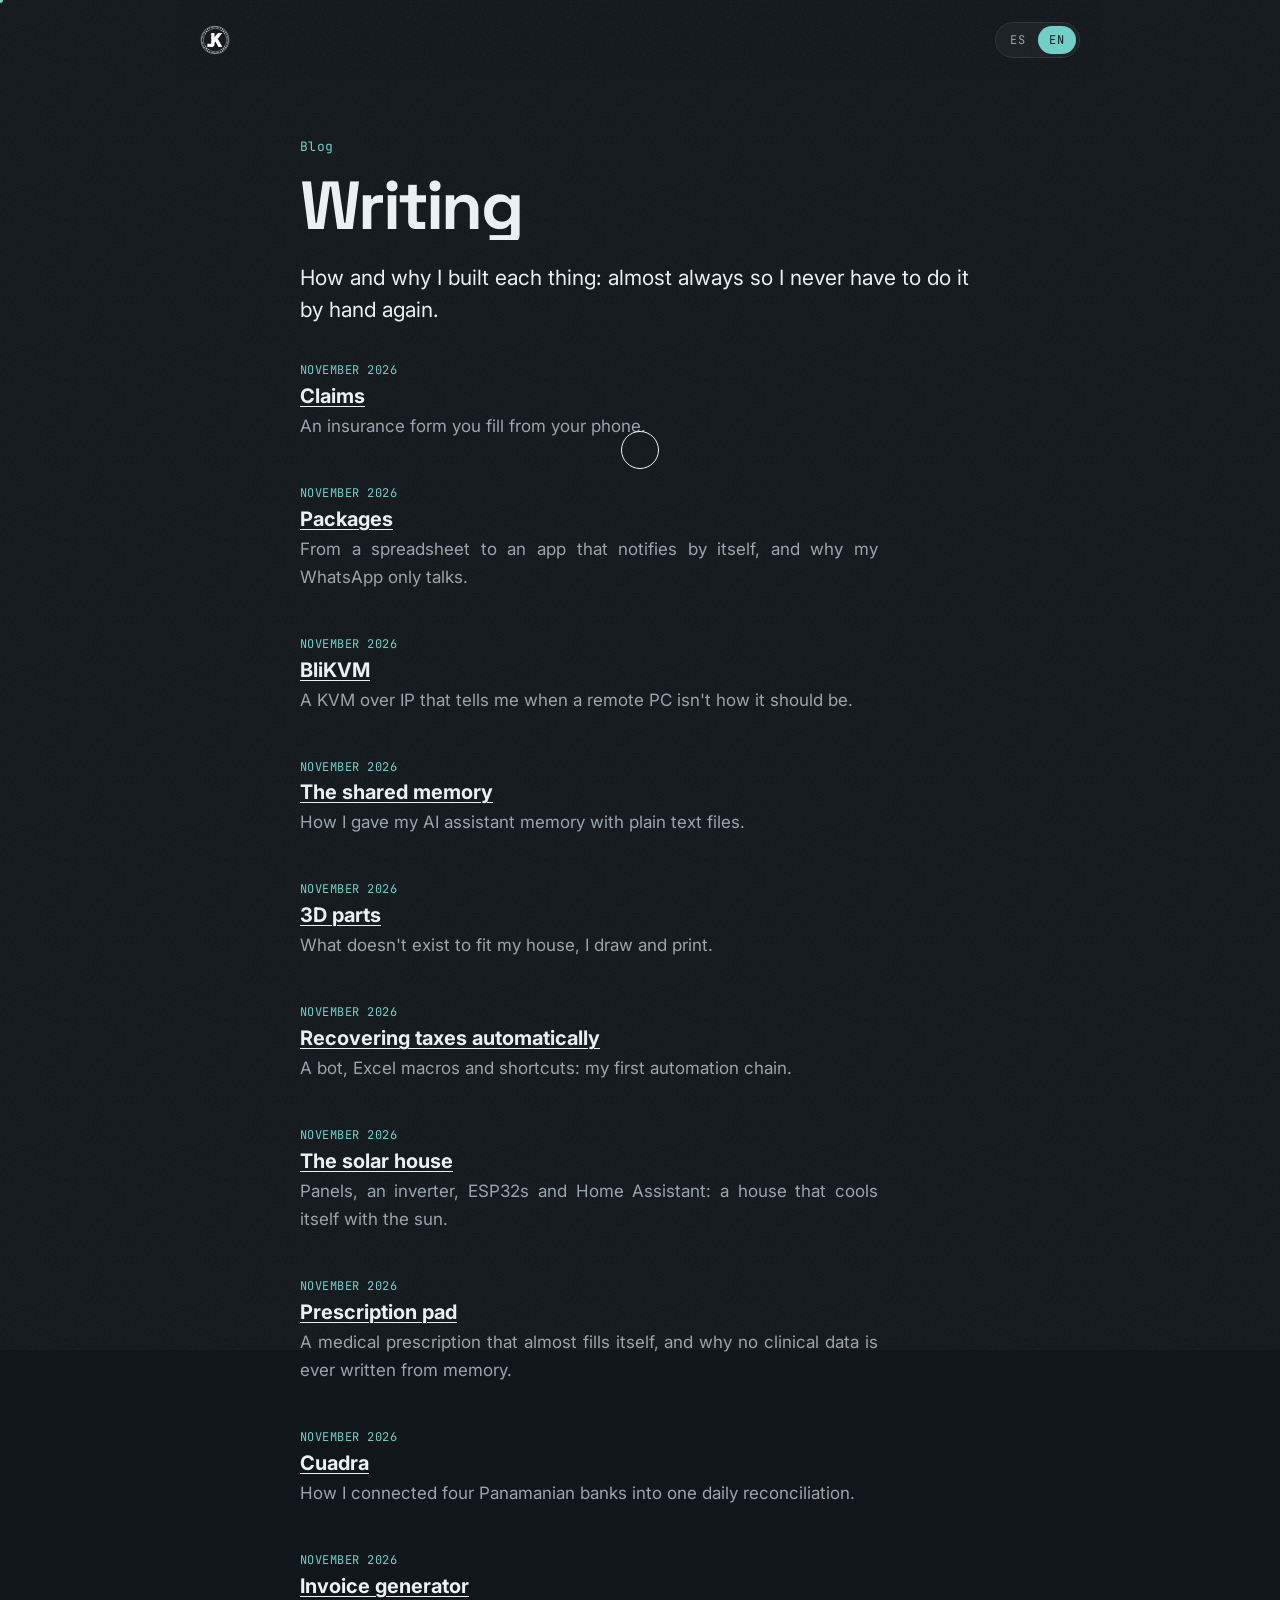
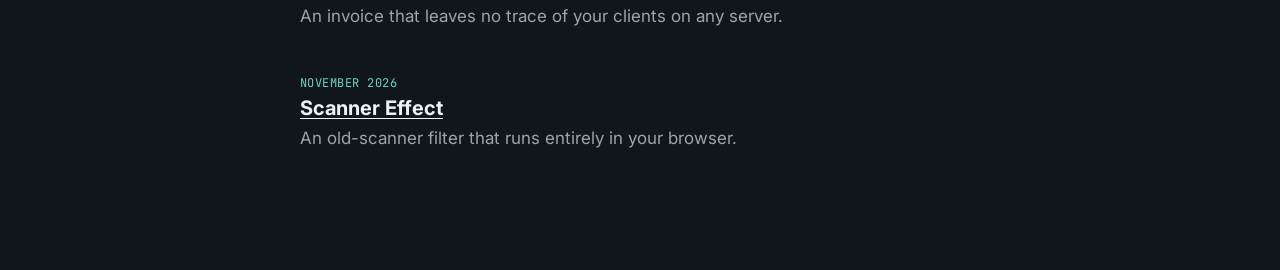
==== commit adb66aaa: "Reclamos (nuevo), comandos de Cuadra, nombre CJK Cargo en Paquetes y enlace al scraper de Amazon (ES" ====
--- a/blog/index.html
+++ b/blog/index.html
@@ -18,6 +18,7 @@
 <div class="bar"><a class="brand" href="../" aria-label="JK, inicio"><img class="seal" src="../assets/logo.png" alt="" width="30" height="30"></a><button class="lang" type="button" aria-label="Cambiar idioma / Change language"><span data-l="es">ES</span><span data-l="en">EN</span></button></div>
 <main class="post" lang="es"><div class="meta">Blog</div><h1>Escritos</h1><p class="lede">Cómo y por qué construí cada cosa: casi siempre, para no tener que hacerla a mano otra vez.</p>
 <ul class="list" style="margin-top:36px">
+<li><small>NOVIEMBRE 2026</small><a href="reclamos.html">Reclamos</a><span>Un formulario de seguro que se llena desde el teléfono.</span></li>
 <li><small>NOVIEMBRE 2026</small><a href="paquetes.html">Paquetes</a><span>De un Excel a una app que avisa sola, y por qué mi WhatsApp solo habla.</span></li>
 <li><small>NOVIEMBRE 2026</small><a href="blikvm.html">BliKVM</a><span>Un KVM por IP que me avisa si un PC remoto no está como debe.</span></li>
 <li><small>NOVIEMBRE 2026</small><a href="memoria.html">La memoria compartida</a><span>Cómo le di memoria a mi asistente de IA con simples archivos de texto.</span></li>
@@ -31,6 +32,7 @@
 </ul></main>
 <main class="post" lang="en"><div class="meta">Blog</div><h1>Writing</h1><p class="lede">How and why I built each thing: almost always so I never have to do it by hand again.</p>
 <ul class="list" style="margin-top:36px">
+<li><small>NOVEMBER 2026</small><a href="reclamos.html">Claims</a><span>An insurance form you fill from your phone.</span></li>
 <li><small>NOVEMBER 2026</small><a href="paquetes.html">Packages</a><span>From a spreadsheet to an app that notifies by itself, and why my WhatsApp only talks.</span></li>
 <li><small>NOVEMBER 2026</small><a href="blikvm.html">BliKVM</a><span>A KVM over IP that tells me when a remote PC isn't how it should be.</span></li>
 <li><small>NOVEMBER 2026</small><a href="memoria.html">The shared memory</a><span>How I gave my AI assistant memory with plain text files.</span></li>
